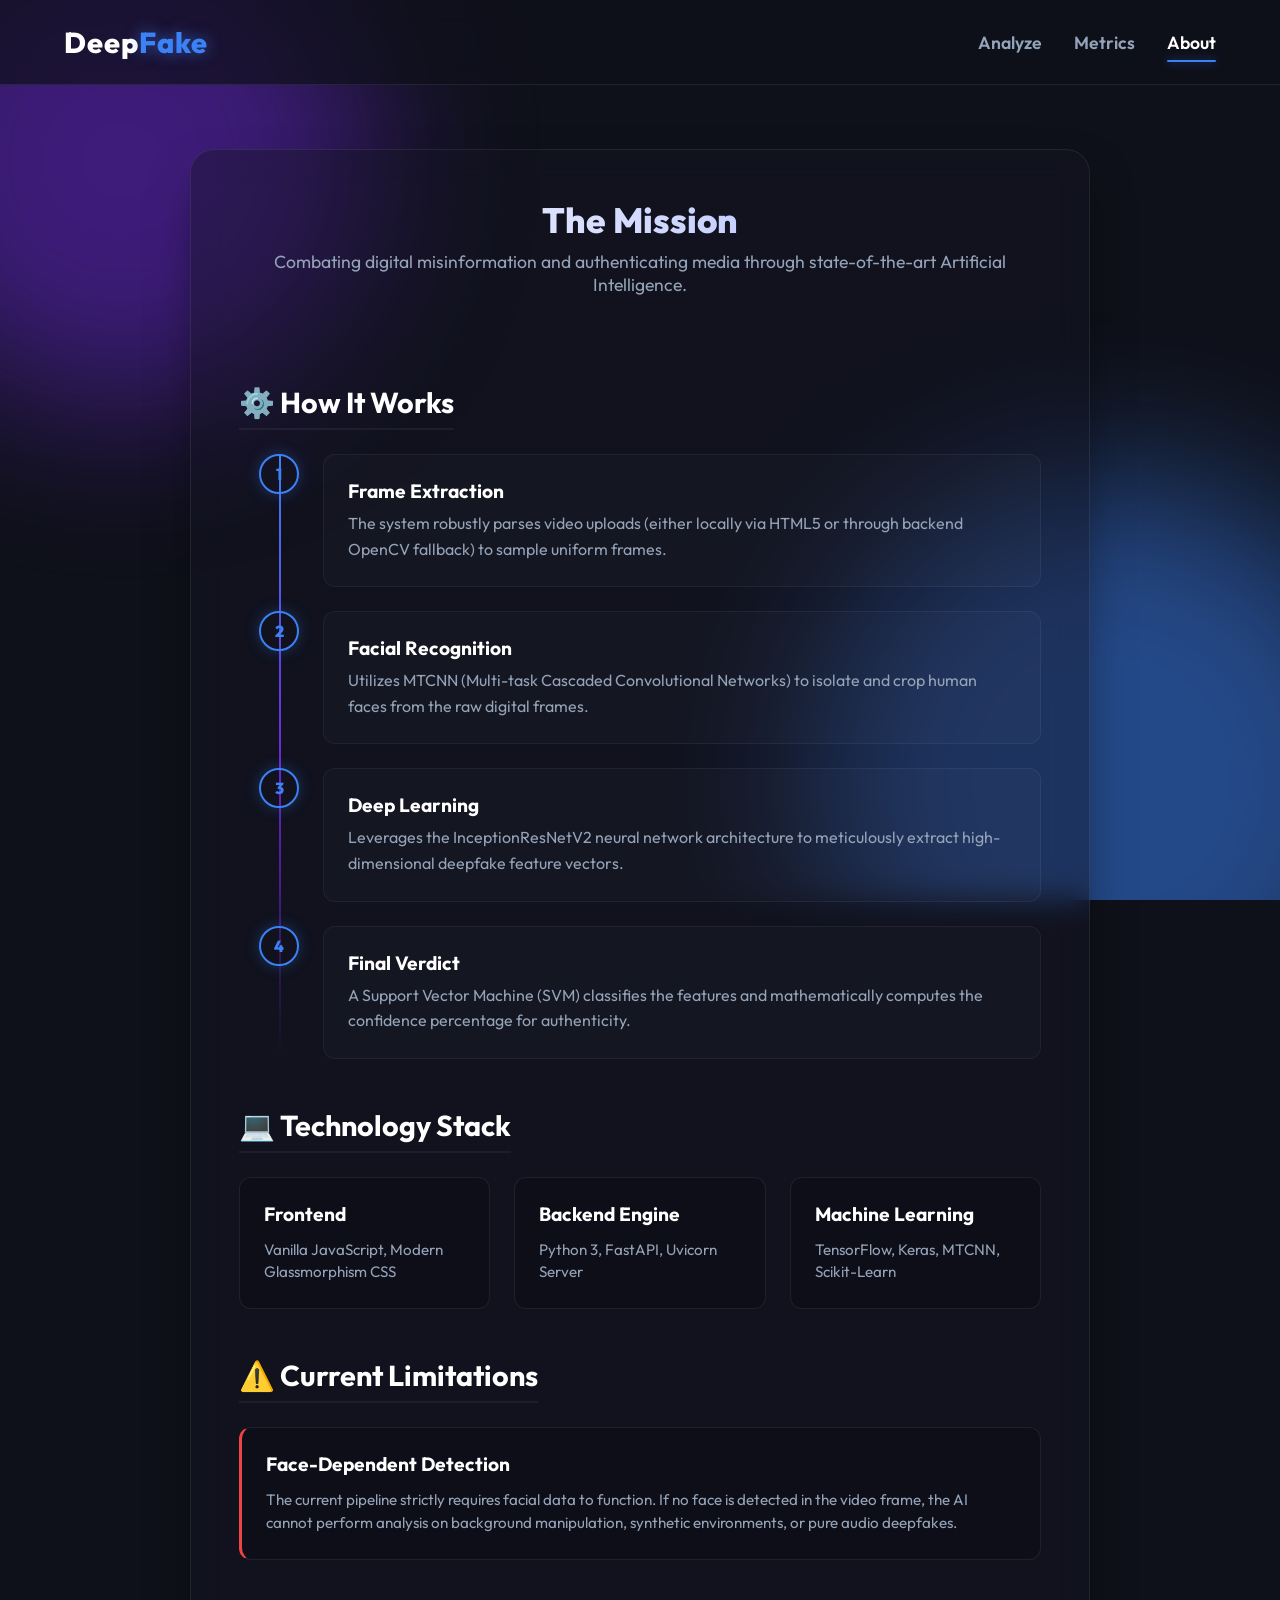
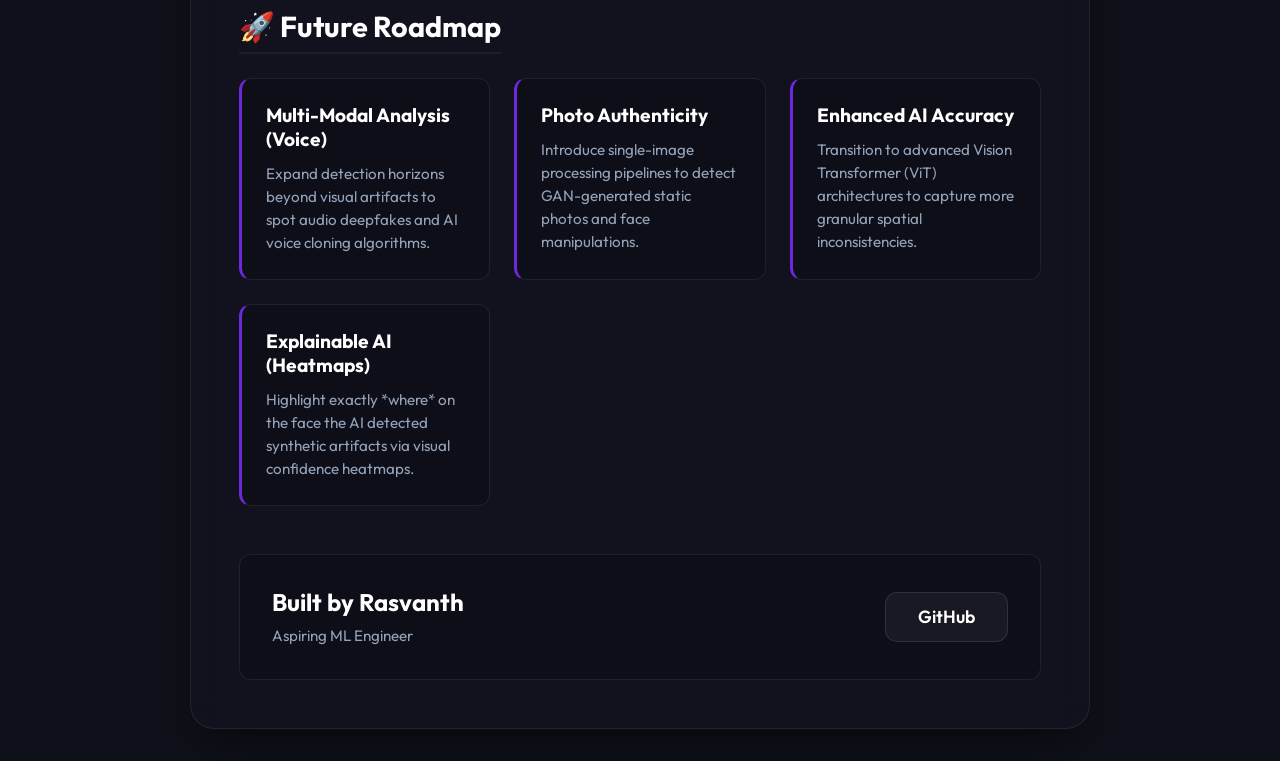
==== frontend/about.html @ 5b110c2b "UI Finalization: Metrics Dashboard, About Page Modernization, and Real Model Performance Data" ====
<!DOCTYPE html>
<html lang="en">

<head>
    <meta charset="UTF-8">
    <meta name="viewport" content="width=device-width, initial-scale=1.0">
    <title>About DeepFake - Technology & Future</title>
    <!-- Google Fonts -->
    <link rel="preconnect" href="https://fonts.googleapis.com">
    <link rel="preconnect" href="https://fonts.gstatic.com" crossorigin>
    <link href="https://fonts.googleapis.com/css2?family=Outfit:wght@300;400;600;800&display=swap" rel="stylesheet">
    <link rel="stylesheet" href="style.css?v=6">
</head>

<body>
    <div class="background-blobs">
        <div class="blob primary"></div>
        <div class="blob secondary"></div>
    </div>

    <header class="glass-header">
        <h1 class="logo">Deep<span>Fake</span></h1>
        <nav>
            <a href="index.html">Analyze</a>
            <a href="metrics.html">Metrics</a>
            <a href="about.html" class="active">About</a>
        </nav>
    </header>

    <main class="container glass-panel" style="max-width: 900px;">
        <div class="header-text">
            <h2>The Mission</h2>
            <p>Combating digital misinformation and authenticating media through state-of-the-art Artificial Intelligence.</p>
        </div>

        <!-- How it Works -->
        <section class="about-section">
            <h3>⚙️ How It Works</h3>
            <div class="timeline">
                <div class="timeline-step">
                    <div class="step-icon">1</div>
                    <div class="step-content">
                        <h4>Frame Extraction</h4>
                        <p>The system robustly parses video uploads (either locally via HTML5 or through backend OpenCV fallback) to sample uniform frames.</p>
                    </div>
                </div>
                <div class="timeline-step">
                    <div class="step-icon">2</div>
                    <div class="step-content">
                        <h4>Facial Recognition</h4>
                        <p>Utilizes MTCNN (Multi-task Cascaded Convolutional Networks) to isolate and crop human faces from the raw digital frames.</p>
                    </div>
                </div>
                <div class="timeline-step">
                    <div class="step-icon">3</div>
                    <div class="step-content">
                        <h4>Deep Learning</h4>
                        <p>Leverages the InceptionResNetV2 neural network architecture to meticulously extract high-dimensional deepfake feature vectors.</p>
                    </div>
                </div>
                <div class="timeline-step">
                    <div class="step-icon">4</div>
                    <div class="step-content">
                        <h4>Final Verdict</h4>
                        <p>A Support Vector Machine (SVM) classifies the features and mathematically computes the confidence percentage for authenticity.</p>
                    </div>
                </div>
            </div>
        </section>

        <!-- Tech Stack -->
        <section class="about-section">
            <h3>💻 Technology Stack</h3>
            <div class="tech-grid">
                <div class="tech-card">
                    <h4>Frontend</h4>
                    <p>Vanilla JavaScript, Modern Glassmorphism CSS</p>
                </div>
                <div class="tech-card">
                    <h4>Backend Engine</h4>
                    <p>Python 3, FastAPI, Uvicorn Server</p>
                </div>
                <div class="tech-card">
                    <h4>Machine Learning</h4>
                    <p>TensorFlow, Keras, MTCNN, Scikit-Learn</p>
                </div>
            </div>
        </section>

        <!-- Limitations -->
        <section class="about-section">
            <h3>⚠️ Current Limitations</h3>
            <div class="tech-card" style="border-left: 3px solid var(--danger);">
                <h4>Face-Dependent Detection</h4>
                <p>The current pipeline strictly requires facial data to function. If no face is detected in the video frame, the AI cannot perform analysis on background manipulation, synthetic environments, or pure audio deepfakes.</p>
            </div>
        </section>

        <!-- Future Plans -->
        <section class="about-section">
            <h3>🚀 Future Roadmap</h3>
            <div class="tech-grid">
                <div class="tech-card future">
                    <h4>Multi-Modal Analysis (Voice)</h4>
                    <p>Expand detection horizons beyond visual artifacts to spot audio deepfakes and AI voice cloning algorithms.</p>
                </div>
                <div class="tech-card future">
                    <h4>Photo Authenticity</h4>
                    <p>Introduce single-image processing pipelines to detect GAN-generated static photos and face manipulations.</p>
                </div>
                <div class="tech-card future">
                    <h4>Enhanced AI Accuracy</h4>
                    <p>Transition to advanced Vision Transformer (ViT) architectures to capture more granular spatial inconsistencies.</p>
                </div>
                <div class="tech-card future">
                    <h4>Explainable AI (Heatmaps)</h4>
                    <p>Highlight exactly *where* on the face the AI detected synthetic artifacts via visual confidence heatmaps.</p>
                </div>
            </div>
        </section>

        <!-- Creator Profile -->
        <section class="about-section">
            <div class="tech-card" style="display: flex; align-items: center; justify-content: space-between; padding: 2rem;">
                <div>
                    <h3 style="margin: 0; font-size: 1.5rem; border: none; padding: 0;">Built by Rasvanth</h3>
                    <p style="color: var(--text-secondary); margin-top: 0.5rem;">Aspiring ML Engineer</p>
                </div>
                <a href="https://github.com/Rasvanth28" target="_blank" class="btn btn-secondary" style="margin: 0; text-decoration: none;">GitHub</a>
            </div>
        </section>
    </main>

</body>
</html>
---- frontend/style.css ----
:root {
    --bg-dark: #0f111a;
    --glass-bg: rgba(20, 22, 35, 0.4);
    --glass-border: rgba(255, 255, 255, 0.08);
    --text-primary: #ffffff;
    --text-secondary: #94a3b8;
    --accent: #6d28d9;
    --accent-glow: rgba(109, 40, 217, 0.5);
    --primary: #3b82f6;
    --primary-glow: rgba(59, 130, 246, 0.6);
    --success: #10b981;
    --danger: #ef4444;
}

* { margin: 0; padding: 0; box-sizing: border-box; }

body {
    font-family: 'Outfit', sans-serif;
    background-color: var(--bg-dark);
    color: var(--text-primary);
    min-height: 100vh;
    display: flex;
    flex-direction: column;
    align-items: center;
    position: relative;
    overflow-x: hidden;
}

/* Background animated blobs */
.background-blobs {
    position: fixed;
    top: 0; left: 0; width: 100vw; height: 100vh;
    z-index: -1;
    overflow: hidden;
}

.blob {
    position: absolute;
    border-radius: 50%;
    filter: blur(80px);
    opacity: 0.5;
    animation: drift 15s infinite alternate ease-in-out;
}

.blob.primary {
    top: -10%; left: -10%;
    width: 500px; height: 500px;
    background: var(--accent);
}

.blob.secondary {
    bottom: -20%; right: -10%;
    width: 600px; height: 600px;
    background: var(--primary);
    animation-delay: -5s;
}

@keyframes drift {
    100% { transform: translate(50px, 50px) scale(1.1); }
}

/* Header */
.glass-header {
    width: 100%;
    padding: 1.5rem 4rem;
    display: flex;
    justify-content: space-between;
    align-items: center;
    background: rgba(15, 17, 26, 0.7);
    backdrop-filter: blur(12px);
    -webkit-backdrop-filter: blur(12px);
    border-bottom: 1px solid var(--glass-border);
    z-index: 10;
}

.logo { font-size: 1.8rem; font-weight: 800; letter-spacing: 1px; }
.logo span { color: var(--primary); text-shadow: 0 0 15px var(--primary-glow); }

.glass-header nav { display: flex; gap: 2rem; }
.glass-header nav a {
    color: var(--text-secondary);
    text-decoration: none;
    font-weight: 600;
    font-size: 1.1rem;
    transition: all 0.3s ease;
    position: relative;
}
.glass-header nav a:hover, .glass-header nav a.active { color: var(--text-primary); }
.glass-header nav a.active::after {
    content: '';
    position: absolute;
    bottom: -8px; left: 0;
    width: 100%; height: 2px;
    background: var(--primary);
    box-shadow: 0 0 10px var(--primary-glow);
    border-radius: 2px;
}

/* Container */
.container {
    width: 100%;
    max-width: 800px;
    margin: 4rem auto 2rem;
    display: flex;
    flex-direction: column;
    padding: 3rem;
    border-radius: 24px;
    background: var(--glass-bg);
    backdrop-filter: blur(16px);
    -webkit-backdrop-filter: blur(16px);
    border: 1px solid var(--glass-border);
    box-shadow: 0 25px 50px -12px rgba(0, 0, 0, 0.5);
}

.header-text { text-align: center; margin-bottom: 2.5rem; }
.header-text h2 {
    font-size: 2.2rem;
    font-weight: 800;
    margin-bottom: 0.5rem;
    background: linear-gradient(to right, #fff, #a5b4fc);
    -webkit-background-clip: text;
    background-clip: text;
    -webkit-text-fill-color: transparent;
}
.header-text p { color: var(--text-secondary); font-size: 1.1rem; }

/* Drop Down Zone */
.drop-down { display: flex; flex-direction: column; align-items: center; width: 100%; }

#drop-zone {
    width: 100%;
    height: 220px;
    display: flex;
    align-items: center;
    justify-content: center;
    border: 2px dashed rgba(255, 255, 255, 0.2);
    border-radius: 16px;
    background: rgba(0, 0, 0, 0.2);
    cursor: pointer;
    transition: all 0.3s ease;
    position: relative;
    overflow: hidden;
}

#drop-zone:hover, #drop-zone.drag-over {
    border-color: var(--primary);
    background: rgba(59, 130, 246, 0.05);
    box-shadow: inset 0 0 20px rgba(59, 130, 246, 0.1);
}

.upload-content {
    display: flex;
    flex-direction: column;
    align-items: center;
    gap: 1rem;
    color: var(--text-secondary);
    transition: color 0.3s ease;
}

#drop-zone:hover .upload-content, #drop-zone.drag-over .upload-content {
    color: var(--primary);
}

#file-input { display: none; }

/* Preview */
#preview { width: 100%; display: flex; flex-direction: column; list-style: none; margin-top: 1.5rem; padding: 0;}
#preview li {
    display: flex;
    align-items: center;
    gap: 1rem;
    margin: 10px 0;
    width: 100%;
    padding: 1rem;
    background: rgba(255, 255, 255, 0.03);
    border-radius: 12px;
    border: 1px solid rgba(255,255,255,0.05);
}
#preview video { max-width: 280px; border-radius: 8px; box-shadow: 0 10px 15px -3px rgba(0,0,0,0.3); }

/* Buttons */
.action-buttons { display: flex; gap: 1rem; margin-top: 2rem; width: 100%; justify-content: center; }
.btn {
    padding: 0.8rem 2rem;
    border: none;
    border-radius: 12px;
    font-size: 1.1rem;
    font-weight: 600;
    font-family: inherit;
    cursor: pointer;
    transition: all 0.3s cubic-bezier(0.4, 0, 0.2, 1);
    display: flex;
    align-items: center;
    justify-content: center;
    gap: 0.5rem;
}

.btn-secondary { background: rgba(255, 255, 255, 0.05); color: var(--text-primary); border: 1px solid rgba(255,255,255,0.1); }
.btn-secondary:hover { background: rgba(255, 255, 255, 0.1); }

.btn-primary { background: linear-gradient(135deg, var(--primary), var(--accent)); color: white; box-shadow: 0 4px 15px rgba(59, 130, 246, 0.4); }
.btn-primary:hover:not(:disabled) { transform: translateY(-2px); box-shadow: 0 8px 25px rgba(59, 130, 246, 0.5); }
.btn-primary:disabled { opacity: 0.7; cursor: not-allowed; background: rgba(255, 255, 255, 0.1); box-shadow: none; color: var(--text-secondary); }

/* Loader */
.loader {
    width: 20px; height: 20px;
    border: 3px solid rgba(255,255,255,0.3);
    border-top-color: white;
    border-radius: 50%;
    animation: spin 1s linear infinite;
}
@keyframes spin { 100% { transform: rotate(360deg); } }
.hidden { display: none !important; }

/* Result */
.result-section { margin-top: 2rem; width: 100%; }
.result-card {
    background: rgba(0,0,0,0.3);
    border-radius: 16px;
    padding: 1.5rem;
    border: 1px solid var(--glass-border);
    text-align: center;
    animation: slideUp 0.5s ease;
}
@keyframes slideUp { from { opacity: 0; transform: translateY(10px); } to { opacity: 1; transform: translateY(0); } }

.result-card h3 { font-size: 1.2rem; color: var(--text-secondary); margin-bottom: 1rem; text-transform: uppercase; letter-spacing: 1px; }

.badge-container { display: flex; justify-content: center; gap: 1rem; flex-wrap: wrap; }
.badge {
    padding: 0.6rem 1.2rem;
    border-radius: 8px;
    font-size: 1.2rem;
    font-weight: 700;
    border: 1px solid var(--glass-border);
    background: rgba(255,255,255,0.05);
}

.badge.status.fake { color: var(--danger); border-color: rgba(239, 68, 68, 0.3); background: rgba(239, 68, 68, 0.1); }
.badge.status.real { color: var(--success); border-color: rgba(16, 185, 129, 0.3); background: rgba(16, 185, 129, 0.1); }
.badge.confidence { color: var(--primary); }

/* Glassmorphic Overlay Card UI */
.video-wrapper {
    position: relative;
    border-radius: 8px;
    overflow: hidden;
    display: flex;
    width: 300px;
    box-shadow: 0 10px 15px -3px rgba(0,0,0,0.3);
    flex-shrink: 0;
}

.video-wrapper video {
    width: 100%;
    margin: 0;
    box-shadow: none;
    border-radius: 0;
}

.video-status.overlay-card {
    position: absolute;
    top: 0; left: 0; right: 0; bottom: 0;
    background: rgba(15, 17, 26, 0.7);
    backdrop-filter: blur(6px);
    -webkit-backdrop-filter: blur(6px);
    display: flex;
    flex-direction: column;
    justify-content: center;
    align-items: center;
    opacity: 0;
    transition: opacity 0.4s ease;
    z-index: 10;
    text-align: center;
    padding: 1rem;
    border: 1px solid rgba(255,255,255,0.1);
}

.video-status.overlay-card.active {
    opacity: 1;
}

/* Hide overlay on hover so they can play the video */
.video-wrapper:hover .video-status.overlay-card.active {
    opacity: 0;
    pointer-events: none;
}

.overlay-icon {
    font-size: 3.5rem;
    margin-bottom: 0.5rem;
    filter: drop-shadow(0 0 15px rgba(255,255,255,0.1));
}

.overlay-title {
    font-size: 1.6rem;
    font-weight: 800;
    text-transform: uppercase;
    letter-spacing: 2px;
    margin-bottom: 0.5rem;
}

.overlay-title.fake { color: var(--danger); text-shadow: 0 0 20px rgba(239, 68, 68, 0.8); }
.overlay-title.real { color: var(--success); text-shadow: 0 0 20px rgba(16, 185, 129, 0.8); }

.video-filename {
    margin-left: 1rem;
    font-weight: 600;
    color: var(--text-secondary);
    font-size: 1.1rem;
    word-break: break-all;
}

/* About Page Styles */
.about-section {
    margin-top: 3rem;
}

.about-section h3 {
    font-size: 1.8rem;
    color: var(--text-primary);
    margin-bottom: 1.5rem;
    border-bottom: 2px solid rgba(255,255,255,0.05);
    padding-bottom: 0.5rem;
    display: inline-block;
}

/* Timeline */
.timeline {
    display: flex;
    flex-direction: column;
    gap: 1.5rem;
    position: relative;
    padding-left: 20px;
}
.timeline::before {
    content: '';
    position: absolute;
    left: 40px;
    top: 0;
    bottom: 0;
    width: 2px;
    background: linear-gradient(to bottom, var(--primary), var(--accent), transparent);
}
.timeline-step {
    display: flex;
    gap: 1.5rem;
    align-items: flex-start;
    position: relative;
    z-index: 1;
}
.step-icon {
    width: 40px;
    height: 40px;
    border-radius: 50%;
    background: var(--surface);
    border: 2px solid var(--primary);
    display: flex;
    justify-content: center;
    align-items: center;
    font-weight: 800;
    color: var(--primary);
    flex-shrink: 0;
    box-shadow: 0 0 15px rgba(59, 130, 246, 0.3);
}
.step-content {
    background: rgba(255, 255, 255, 0.02);
    border: 1px solid rgba(255, 255, 255, 0.05);
    padding: 1.5rem;
    border-radius: 12px;
    flex: 1;
    transition: transform 0.3s ease, background 0.3s ease;
}
.step-content:hover {
    transform: translateX(5px);
    background: rgba(255, 255, 255, 0.05);
}
.step-content h4 {
    margin-bottom: 0.5rem;
    color: var(--text-primary);
    font-size: 1.2rem;
}
.step-content p {
    color: var(--text-secondary);
    line-height: 1.6;
}

/* Tech Grid */
.tech-grid {
    display: grid;
    grid-template-columns: repeat(auto-fit, minmax(250px, 1fr));
    gap: 1.5rem;
}
.tech-card {
    background: rgba(0, 0, 0, 0.2);
    border: 1px solid rgba(255, 255, 255, 0.08);
    border-radius: 12px;
    padding: 1.5rem;
    transition: all 0.3s ease;
}
.tech-card:hover {
    transform: translateY(-5px);
    border-color: var(--primary);
    box-shadow: 0 10px 20px rgba(59, 130, 246, 0.1);
}
.tech-card h4 {
    color: var(--text-primary);
    margin-bottom: 0.8rem;
    font-size: 1.2rem;
}
.tech-card p {
    color: var(--text-secondary);
    line-height: 1.5;
    font-size: 0.95rem;
}
.tech-card.future {
    border-left: 3px solid var(--accent);
}
.tech-card.future:hover {
    border-color: var(--accent);
    box-shadow: 0 10px 20px rgba(139, 92, 246, 0.15);
}
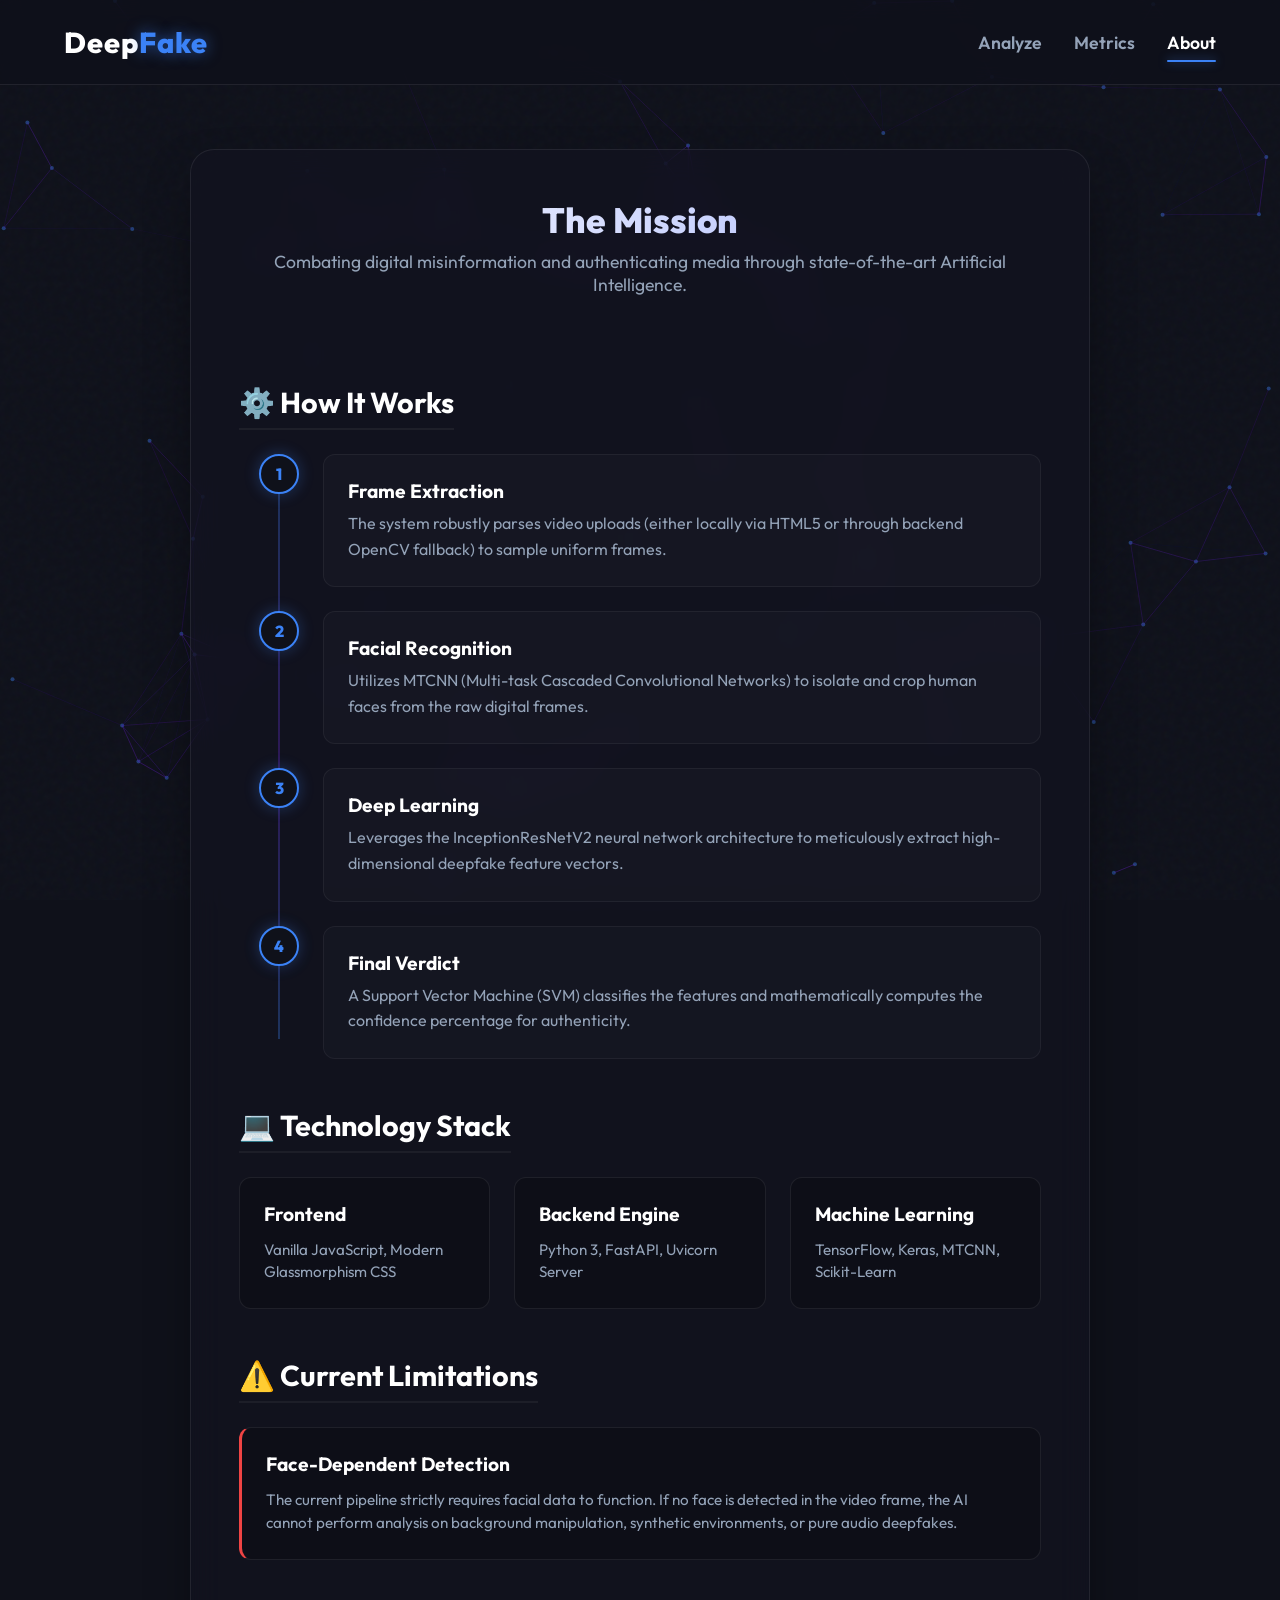
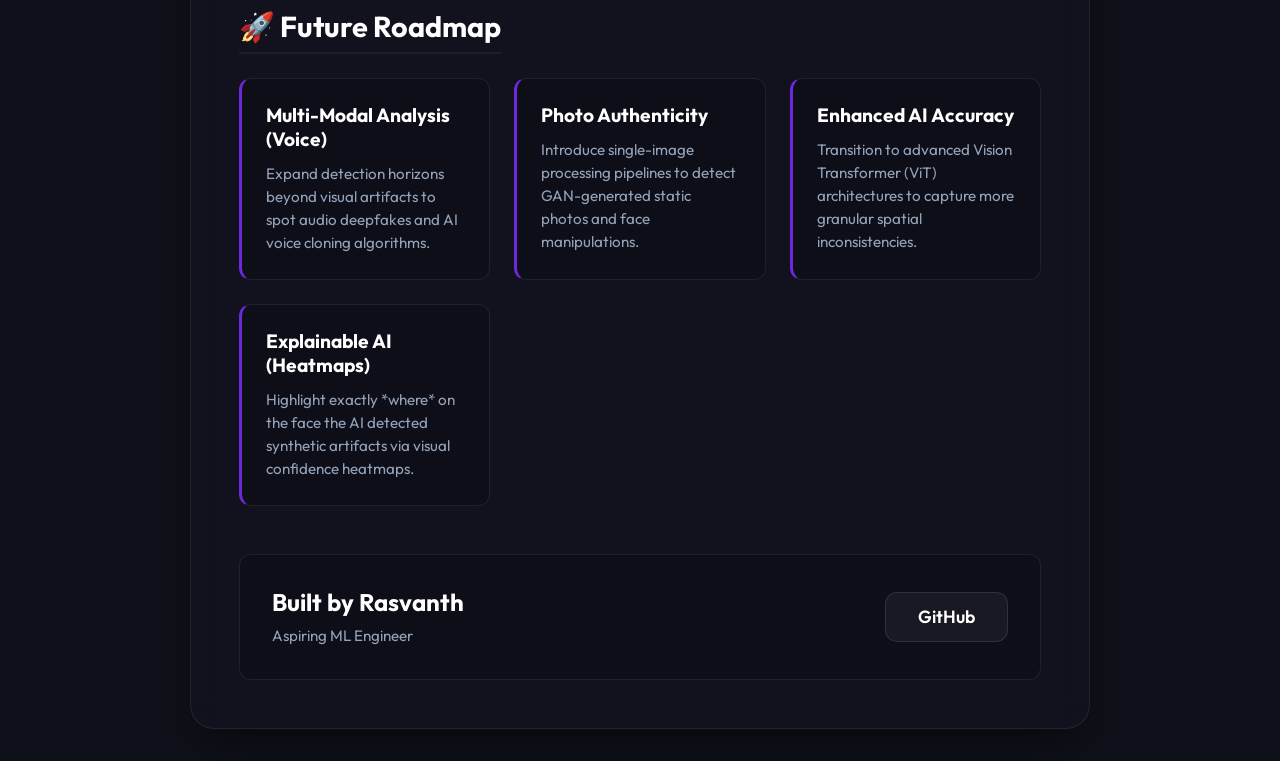
==== commit 7520befb: "Deployed the model" ====
--- a/frontend/about.html
+++ b/frontend/about.html
@@ -13,10 +13,7 @@
 </head>
 
 <body>
-    <div class="background-blobs">
-        <div class="blob primary"></div>
-        <div class="blob secondary"></div>
-    </div>
+    <canvas id="neural-bg"></canvas>
 
     <header class="glass-header">
         <h1 class="logo">Deep<span>Fake</span></h1>
@@ -131,5 +128,6 @@
         </section>
     </main>
 
+    <script src="neural-bg.js"></script>
 </body>
 </html>
--- a/frontend/style.css
+++ b/frontend/style.css
@@ -26,38 +26,32 @@
     overflow-x: hidden;
 }
 
-/* Background animated blobs */
-.background-blobs {
+/* Neural Network Background Canvas */
+#neural-bg {
     position: fixed;
-    top: 0; left: 0; width: 100vw; height: 100vh;
+    top: 0;
+    left: 0;
+    width: 100vw;
+    height: 100vh;
     z-index: -1;
-    overflow: hidden;
-}
-
-.blob {
-    position: absolute;
-    border-radius: 50%;
-    filter: blur(80px);
-    opacity: 0.5;
-    animation: drift 15s infinite alternate ease-in-out;
-}
-
-.blob.primary {
-    top: -10%; left: -10%;
-    width: 500px; height: 500px;
-    background: var(--accent);
-}
-
-.blob.secondary {
-    bottom: -20%; right: -10%;
-    width: 600px; height: 600px;
-    background: var(--primary);
-    animation-delay: -5s;
-}
-
-@keyframes drift {
-    100% { transform: translate(50px, 50px) scale(1.1); }
-}
+    opacity: 0.8;
+}
+
+/* Grainy Texture Overlay */
+body::after {
+    content: '';
+    position: fixed;
+    top: 0;
+    left: 0;
+    width: 100vw;
+    height: 100vh;
+    z-index: -1;
+    pointer-events: none;
+    background-image: url("data:image/svg+xml,%3Csvg viewBox='0 0 200 200' xmlns='http://www.w3.org/2000/svg'%3E%3Cfilter id='noiseFilter'%3E%3CfeTurbulence type='fractalNoise' baseFrequency='0.65' numOctaves='3' stitchTiles='stitch'/%3E%3C/filter%3E%3Crect width='100%25' height='100%25' filter='url(%23noiseFilter)'/%3E%3C/svg%3E");
+    opacity: 0.15;
+    mix-blend-mode: soft-light;
+}
+
 
 /* Header */
 .glass-header {
@@ -337,11 +331,13 @@
 .timeline::before {
     content: '';
     position: absolute;
-    left: 40px;
-    top: 0;
-    bottom: 0;
+    left: 39px; /* Centered with the 40px icon */
+    top: 20px;
+    bottom: 20px;
     width: 2px;
-    background: linear-gradient(to bottom, var(--primary), var(--accent), transparent);
+    background: linear-gradient(to bottom, var(--primary), var(--accent), var(--primary));
+    opacity: 0.3;
+    z-index: 0;
 }
 .timeline-step {
     display: flex;
@@ -354,7 +350,7 @@
     width: 40px;
     height: 40px;
     border-radius: 50%;
-    background: var(--surface);
+    background: #0f111a; /* Match the panel background exactly */
     border: 2px solid var(--primary);
     display: flex;
     justify-content: center;
@@ -363,6 +359,7 @@
     color: var(--primary);
     flex-shrink: 0;
     box-shadow: 0 0 15px rgba(59, 130, 246, 0.3);
+    z-index: 2;
 }
 .step-content {
     background: rgba(255, 255, 255, 0.02);
